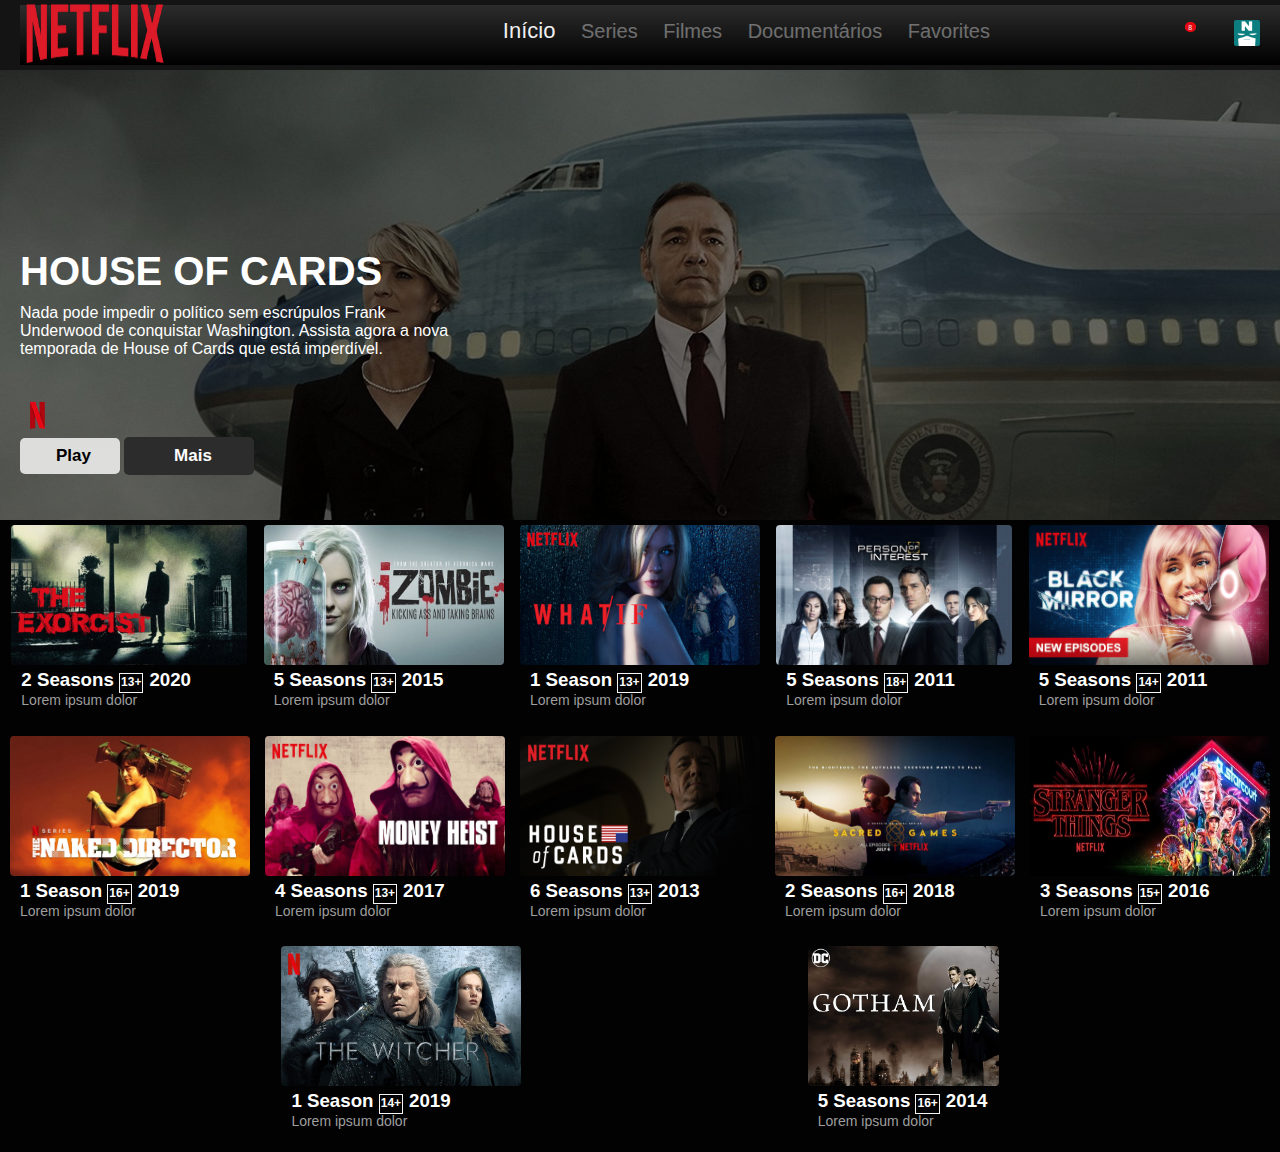
==== home.html @ 46adfe15 "netflix updated" ====
<!DOCTYPE html>
<html lang="pt-br">
<head>
    <meta charset="UTF-8">
    <meta name="viewport" content="width=device-width, initial-scale=1.0">
    <link rel="stylesheet" href="css/main.css">

    <!--responsividade-->
    <link rel="stylesheet" href="css/responsive.css">

    <!--owl css-->
    <link rel="stylesheet" href="css/owl/owl.carousel.min.css">
    <link rel="stylesheet" href="css/owl/owl.theme.default.min.css">

    <title>Netflix CLONE</title>
        <link rel="icon" href="Netflix Logo.ico">
</head>
<body>



<div id="bg"></div>
<div class="box">
<a href="https://www.youtube.com/watch?v=8QnMmpfKWvo" target="_blank"> <img src="maxresdefault.jpg" alt="" srcset=""> 
<a href="" id="close">X</a>
</div>

    <header>
   
      <section class="container" id="navbar">
        <div class="nav">
            <input type="checkbox" id="nav-check">
            <div class="nav-header">
              <div class="nav-title">
                <img src="img/logo-netflix.png"  alt="" width="50">
              </div>
            </div>
            <div class="nav-btn">
              <label for="nav-check">
                <span></span>
                <span></span>
                <span></span>
              </label>
            </div>
            
            <div class="nav-links">
              <a href="#" class="active">Início</a>
              <a href="#">Series</a>
              <a href="#">Filmes</a>
              <a href="#">Documentários</a>
              <a href="#">Favorites</a>
            </div>
            <div class="nav-logos">
                <a href="#"><i class="fas fa-search" id="icon"></i></a>
              <i class="fas fa-bell" id="icon"></i><sup>8</sup>
                <a href="#"><img src="img/avatar.png" alt="" class="avatar"><i class="fa fa-angle-down" aria-hidden="true"></i></a>
            </div>
            
          </div>
    </section>

        </div>
    </header>

       </div>


    <main>
             <div class="filme-principal">
            <div class="container">
                <h3 class="titulo">HOUSE OF CARDS</h3>               
                                <p class="descricao">Nada pode impedir o político sem escrúpulos Frank Underwood de conquistar Washington. Assista agora a nova temporada de House of Cards que está imperdível.</p>
                                <div class="botoes">
                                  <section class="headline">
                                    <aside><img src="img/netflix.png" alt="" height="35" width="35"><span class="film"></span></aside>
                
                                    <aside>
                                        <button class="playBtn"><i class="fas fa-play"></i><span class="play">Play</span></button>
                                        <button class="moreBtn"><i class="fas fa-info-circle"></i><span class="more">Mais</span></button>
                                    </aside>
                              
                                 </section>
                </div>
            </div>
        </div>
    </main>

  

      <!-- Movies Collection and Containers -->
        
      <section class="movies" >
        <div class="movie-container">
            <img src="img/2.jpg" alt="movie">
            <h3>2 Seasons <span>13+</span>2020</h3>
            <p>Lorem ipsum dolor </p>
        </div>
        <div class="movie-container">
            <img src="img/3.jpeg" alt="movie">
            <h3>5 Seasons <span>13+</span>2015</h3>
            <p>Lorem ipsum dolor </p>
        </div>
        <div class="movie-container">
            <img src="img/4.jpg" alt="movie">
            <h3>1 Season <span>13+</span>2019</h3>
            <p>Lorem ipsum dolor </p>
        </div>
        <div class="movie-container">
            <img src="img/5.jpeg" alt="movie">
            <h3>5 Seasons <span>18+</span>2011</h3>
            <p>Lorem ipsum dolor </p>
        </div>

        <div class="movie-container">
            <img src="img/6.jpeg" alt="movie">
            <h3>5 Seasons <span>14+</span>2011</h3>
            <p>Lorem ipsum dolor </p>
        </div>
        <div class="movie-container">
            <img src="img/7.jpeg" alt="movie">
            <h3>1 Season <span>16+</span>2019</h3>
            <p>Lorem ipsum dolor </p>
        </div>
     
        <div class="movie-container">
            <img src="img/8.jpeg" alt="movie">
            <h3>4 Seasons <span>13+</span>2017</h3>
            <p>Lorem ipsum dolor</p>
        </div>
        <div class="movie-container">
            <img src="img/9.jpeg" alt="movie">
            <h3>6 Seasons <span>13+</span>2013</h3>
            <p>Lorem ipsum dolor </p>
        </div>
        <div class="movie-container">
            <img src="img/10.jpg" alt="movie">
            <h3>2 Seasons <span>16+</span>2018</h3>
            <p>Lorem ipsum dolor </p>
        </div>
        <div class="movie-container">
            <img src="img/11.jpg" alt="movie">
            <h3>3 Seasons <span>15+</span>2016</h3>
            <p>Lorem ipsum dolor </p>
        </div>

        <div class="movie-container">
            <img src="img/12.jpeg" alt="movie">
            <h3>1 Season <span>14+</span>2019</h3>
            <p>Lorem ipsum dolor </p>
        </div>
        <div class="movie-container">
        <img src="img/13.jpg" alt="movie">
            <h3>5 Seasons <span>16+</span>2014</h3>
            <p>Lorem ipsum dolor </p>
        </div>
       
     </section>


    <script src="https://kit.fontawesome.com/2c36e9b7b1.js"></script>
    <script src="js/owl/jquery.min.js"></script>
    <script src="js/owl/owl.carousel.min.js"></script>
    <script src="js/owl/setup.js"></script>
 

 
</body>
</html>
---- css/main.css ----
:root{
  --vermelho:#E50914;
  --preta:#141414;
}

*{
  margin:0;
  padding:0;
  box-sizing: border-box;
}

/* BASIC SETUP */
  
.page-wrapper {
  width: 100%;
  height: auto;
}

#navbar .nav {
  height: 60px;
  width: 100%;
  background: linear-gradient(rgb(44, 44, 44),rgb(0, 0, 0));
  position: fixed;
  z-index: 999;
}

#navbar .nav .nav-header {
  display: inline;
  
}
#navbar .nav-title img{
    height: 80px;
    width: 150px;
    float: left;
    position: absolute;
    top: -10px;
}

#navbar .nav .nav-header .nav-title {
  display: inline;
  color: #fff;
  padding: 0;
}

#navbar .nav .nav-btn {
  display: none;
}

#navbar .nav .nav-links {
  display: inline;
  font-size: 20px;
  position: absolute;
  right: 300px;
}
#navbar .nav .nav-logos {
  display: inline;
  position: absolute;
  right: 0;
  top: 25%;
  font-size: 25px;
}
#navbar .nav .nav-logos a{
    padding: 0 30px;
    text-decoration: none;
    display: inline;
    vertical-align: middle;
    color: white;
}
#navbar .nav .nav-links a {
  display: inline-block;
  padding: 13px 10px;
  text-decoration: none;
  opacity: 0.4;
  color: #efefef;
  transition: 0.3s;
}
#navbar .nav .nav-links a:hover {
  font-size: 22px;
  letter-spacing: 1px;
}
#navbar .nav .nav-links .active{
  opacity: 1;
  font-size: 22px;
}
#navbar .nav .nav-logos sup{
  text-decoration: none;
  font-size: 7px;
  color: #efefef;
  background: #E50914;
  border: 1px solid #E50914;
  border-radius: 50%;
  padding: 1px 3px 0 2px;
  position: relative;
  top: -4px;
  left: -1px;
}


#navbar .nav .avatar{
    width: 26px;
    height: 26px;
    cursor: pointer;
    border-radius: 2px;
}  
#navbar .nav-logos .fa-angle-down{
  padding: 5px;
  font-size: 13px;
  animation: none!important;
  color: white!important;
}
#navbar .nav #nav-check {
  display: none;
}
#navbar .nav .nav-logos a:hover{
  color: #E50914;
}


/*elementos base*/
body{
 background: var(--preta);
 font-family: 'Arial', Times, serif;
 color:white;
}


header .container{
  display:flex;
  flex-direction: row;
  align-items: center;
  justify-content: space-between;
  height: 70px
}

header .logo{
  margin-left: 5px;
  color: var(--vermelho);
  font-family: 'Arial Black', Times;
  font-size:10px;

}

header nav a{
  display: inline-block;
  padding: 13px 10px;
  text-decoration: none;
  opacity: 0.4;
  color: #efefef;
  transition: 0.3s;
}


header nav a:hover{
  font-size: 22px;
  letter-spacing: 1px;
}

/*filme principal*/
.filme-principal {
font-size: 16px;
background: linear-gradient(rgba(0, 0, 0, 0.5), rgba(0, 0, 0, 0.5) 100%),
  url('../img/capa-house.jpg');

height: 450px;
background-size: cover;

display: flex;
flex-direction: column;
justify-content: center;
align-items: flex-start;
}


.filme-principal .descricao{
  margin-top: 10px;
  margin-bottom: 40px;
}


.filme-principal .titulo{
  margin-top: 15%;
  font-size: 40px;
  font-family: 'Trebuchet MS', Arial, sans-serif;
}

.botao{
  background-color: rgba(0,0,0,.50);
  border:none;
  color: white;

  padding:15px 30px;
  margin-right: 15px;
  font-size: 12px;

  cursor: pointer;
  transition: .3s ease all;
}

.botao:hover{
  background-color:white;
  color:black;
}

.botao i{
  margin-right: 8px;
}


.container{
  margin-left: 20px;
}

.filme-principal .container{
  width: 70%;
}

.box-filme{
  height: 100%;
  width: 100%;
  display: block;
  cursor: pointer;
}


.carrosel-filmes{
  margin-top:5px;
}

*{
  margin: 0;
  padding: 0;
}

#bg{

  width: 100%;
  height: 100%;
  top: 0;
  left: 0;
  background-color: rgba(0,0,0, .8);
  position: fixed;
  display: none;
}

#bg:target{
  display: block;
}

#bg:target ~ .box{
  top: 150px;
  transition: all .3s;
  transition-delay: .2s;
}

.box{

  width: 720px;
  height: 405px;
  position: absolute;
  margin-left: -360px;
  left: 50%;
  top: -610px;
}

.box img{
  
   width: 100%;
   position: absolute;
}

#close{
  color: #fff;
  font-family: 'Arial';
  text-decoration: none;
  font-size: 35px;
  position: absolute;
  background-color: #000;
  width: 40px;
  height: 40px;
  text-align:	center;
  right: 0;
}

#close:hover{
  opacity: .6;
}

/*Movies */
.movies {
  width: 100%;
  height: auto;
  background: linear-gradient(rgba(0,0,0,0.9),rgba(0,0,0,0.9));
  display: flex;
  /* padding: 0px 20px; */
  justify-content: space-evenly;
  flex-wrap: wrap;
}

.movie-container {
  margin: 5px;
  transition: 0.5s;
  cursor: pointer;
}
.movie-container p {
  color: rgb(158, 158, 158);
  text-align: left;
  line-height: 1.4;
  font-size: 14px;
  margin: 0 0 15px 10px;
}
.movie-container h3{
    margin-left: 10px;
    color: white;
}
.movie-container h3 span{
    font-size: 12px;
    border: 1px solid whitesmoke;
    padding:1px 1px 3px 1px;
    margin-top: -20px!important;
    margin-right:6px;
}
.movie-container img {
  width: 100%;
  max-width: 240px;
  height: 140px;
  border-radius: 4px;
  /* margin-bottom: 15px; */
}
.movie-container:hover {
      transform: scale(1.07);
  }
  

  .headline aside .playBtn{
      width: 100px;
      color: #000;
      background: rgba(255, 255, 255,0.8);
      font-weight: 700;
      padding: 8px;
      cursor: pointer;
      border: none;
      border-radius: 5px;
      transition: 0.5s;
  }
  .headline aside .playBtn:hover{
      background: rgba(255, 255, 255,1);
  }
  .headline aside .playBtn:hover i,
    .headline aside .moreBtn:hover i{
      animation: vibrate 0.5s ease;
   }
   @keyframes vibrate{
       0%,100%{
           transform: translateX(-1px) scale(1);
       }
       50%{
           transform: translateX(1px) scale(1.05);
       }
   }
  .headline aside .moreBtn{
    width: 130px;
    color: #fff;
    cursor: pointer;
    background: rgb(44, 44, 44);
    font-weight: 600;
    padding: 9px;
    border: none;
    border-radius: 5px;
    transition: 0.5s;
  }
  .headline aside .moreBtn:hover{
    background: rgba(62, 62, 62,1);
  }
  .headline aside button .play{
      font-size: 17px;
      margin-left: 7px;
  }
  .headline aside button .more{
    font-size: 17px;
    margin-left: 7px;
  }
---- css/responsive.css ----
@media screen and (max-width:700px){
    header .container{
    display: flex;
    flex-direction: column;
    }

    .botao{
        margin-top: 5px;
        width: 300px;
    }

}

@media screen and (min-width:1000px){
    .descricao{
        width: 50%;
    }
}
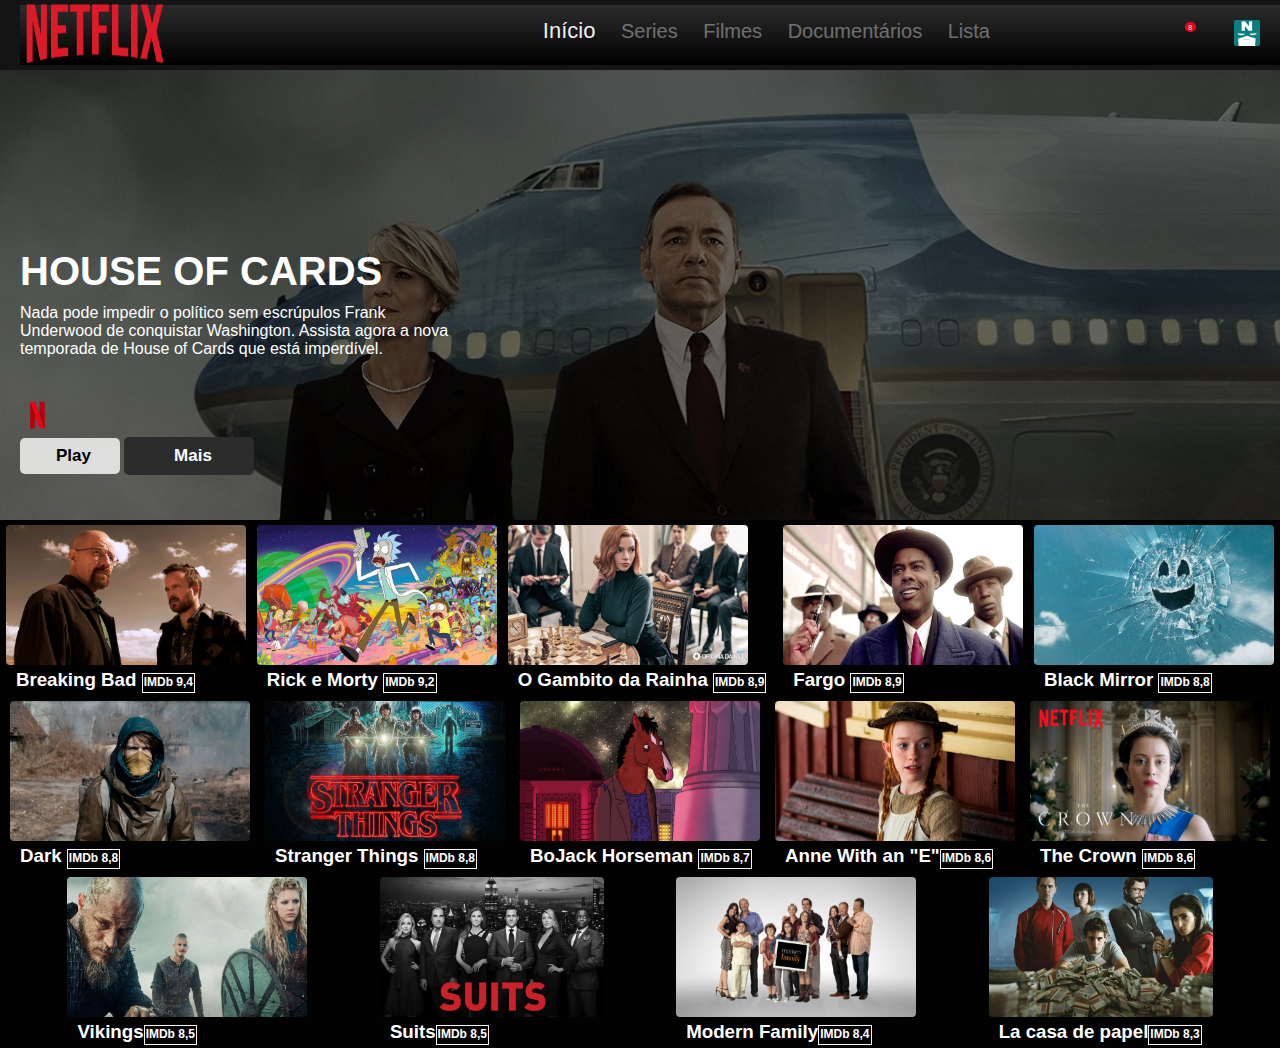
==== commit 475149d4: "netflix updated" ====
--- a/home.html
+++ b/home.html
@@ -48,7 +48,7 @@
               <a href="#">Series</a>
               <a href="#">Filmes</a>
               <a href="#">Documentários</a>
-              <a href="#">Favorites</a>
+              <a href="#">Lista</a>
             </div>
             <div class="nav-logos">
                 <a href="#"><i class="fas fa-search" id="icon"></i></a>
@@ -91,68 +91,72 @@
         
       <section class="movies" >
         <div class="movie-container">
-            <img src="img/2.jpg" alt="movie">
-            <h3>2 Seasons <span>13+</span>2020</h3>
-            <p>Lorem ipsum dolor </p>
+            <img src="img/series/750xNxbreaking-bad.jpg" alt="series">
+            <h3>Breaking Bad <span>IMDb 9,4</span></h3>
         </div>
         <div class="movie-container">
-            <img src="img/3.jpeg" alt="movie">
-            <h3>5 Seasons <span>13+</span>2015</h3>
-            <p>Lorem ipsum dolor </p>
+            <img src="img/series/750xNxrick-e-morty.jpg" alt="series">
+            <h3>Rick e Morty  <span>IMDb 9,2</span></h3>
         </div>
         <div class="movie-container">
-            <img src="img/4.jpg" alt="movie">
-            <h3>1 Season <span>13+</span>2019</h3>
-            <p>Lorem ipsum dolor </p>
-        </div>
-        <div class="movie-container">
-            <img src="img/5.jpeg" alt="movie">
-            <h3>5 Seasons <span>18+</span>2011</h3>
-            <p>Lorem ipsum dolor </p>
+            <img src="img/series/750xNxo-gambito-da-rainha.jpg" alt="series">
+            <h3>O Gambito da Rainha <span>IMDb 8,9</span></h3>
         </div>
 
         <div class="movie-container">
-            <img src="img/6.jpeg" alt="movie">
-            <h3>5 Seasons <span>14+</span>2011</h3>
-            <p>Lorem ipsum dolor </p>
+            <img src="img/series/fargo.jpg" alt="movie">
+            <h3>Fargo <span>IMDb 8,9</span></h3>
         </div>
         <div class="movie-container">
-            <img src="img/7.jpeg" alt="movie">
-            <h3>1 Season <span>16+</span>2019</h3>
-            <p>Lorem ipsum dolor </p>
+            <img src="img/series/750xNxblack-mirror.jpg" alt="series">
+            <h3>Black Mirror <span>IMDb 8,8</span></h3>
         </div>
      
         <div class="movie-container">
-            <img src="img/8.jpeg" alt="movie">
-            <h3>4 Seasons <span>13+</span>2017</h3>
-            <p>Lorem ipsum dolor</p>
+            <img src="img/series/750xNxdark.jpg" alt="series">
+            <h3>Dark  <span>IMDb 8,8</span></h3>
         </div>
         <div class="movie-container">
-            <img src="img/9.jpeg" alt="movie">
-            <h3>6 Seasons <span>13+</span>2013</h3>
-            <p>Lorem ipsum dolor </p>
+            <img src="img/series/750xNx32226.jpg" alt="series">
+            <h3>Stranger Things <span>IMDb 8,8</span></h3>
         </div>
         <div class="movie-container">
-            <img src="img/10.jpg" alt="movie">
-            <h3>2 Seasons <span>16+</span>2018</h3>
-            <p>Lorem ipsum dolor </p>
+            <img src="img/series/750xNxbojack-horseman.jpg" alt="series">
+            <h3>BoJack Horseman <span>IMDb 8,7</span></h3>
         </div>
         <div class="movie-container">
-            <img src="img/11.jpg" alt="movie">
-            <h3>3 Seasons <span>15+</span>2016</h3>
-            <p>Lorem ipsum dolor </p>
+            <img src="img/series/750xNxanne-with-an-e.jpg" alt="series">
+            <h3>Anne With an "E"<span>IMDb 8,6</span></h3>
         </div>
 
         <div class="movie-container">
-            <img src="img/12.jpeg" alt="movie">
-            <h3>1 Season <span>14+</span>2019</h3>
-            <p>Lorem ipsum dolor </p>
+            <img src="img/series/TheCrown.jpg.crdownload" alt="series">
+            <h3>The Crown <span>IMDb 8,6</span></h3>
+
         </div>
         <div class="movie-container">
-        <img src="img/13.jpg" alt="movie">
-            <h3>5 Seasons <span>16+</span>2014</h3>
-            <p>Lorem ipsum dolor </p>
+        <img src="img/series/750xNxvikings.jpg" alt="series">
+            <h3>Vikings<span>IMDb 8,5</span></h3>
+
         </div>
+
+        <div class="movie-container">
+            <img src="img/series/750xNxsuits.jpg" alt="series">
+                <h3>Suits<span>IMDb 8,5</span></h3>
+    
+            </div>
+            <div class="movie-container">
+                <img src="img/series/750xNxmodern-family.jpg" alt="series">
+                    <h3>Modern Family<span>IMDb 8,4</span></h3>
+        
+                </div>
+
+                <div class="movie-container">
+                    <img src="img/series/750xNxla-casa-de-pael.jpg" alt="series">
+                        <h3>La casa de papel<span>IMDb 8,3</span></h3>
+            
+                    </div>
+           
        
      </section>
 
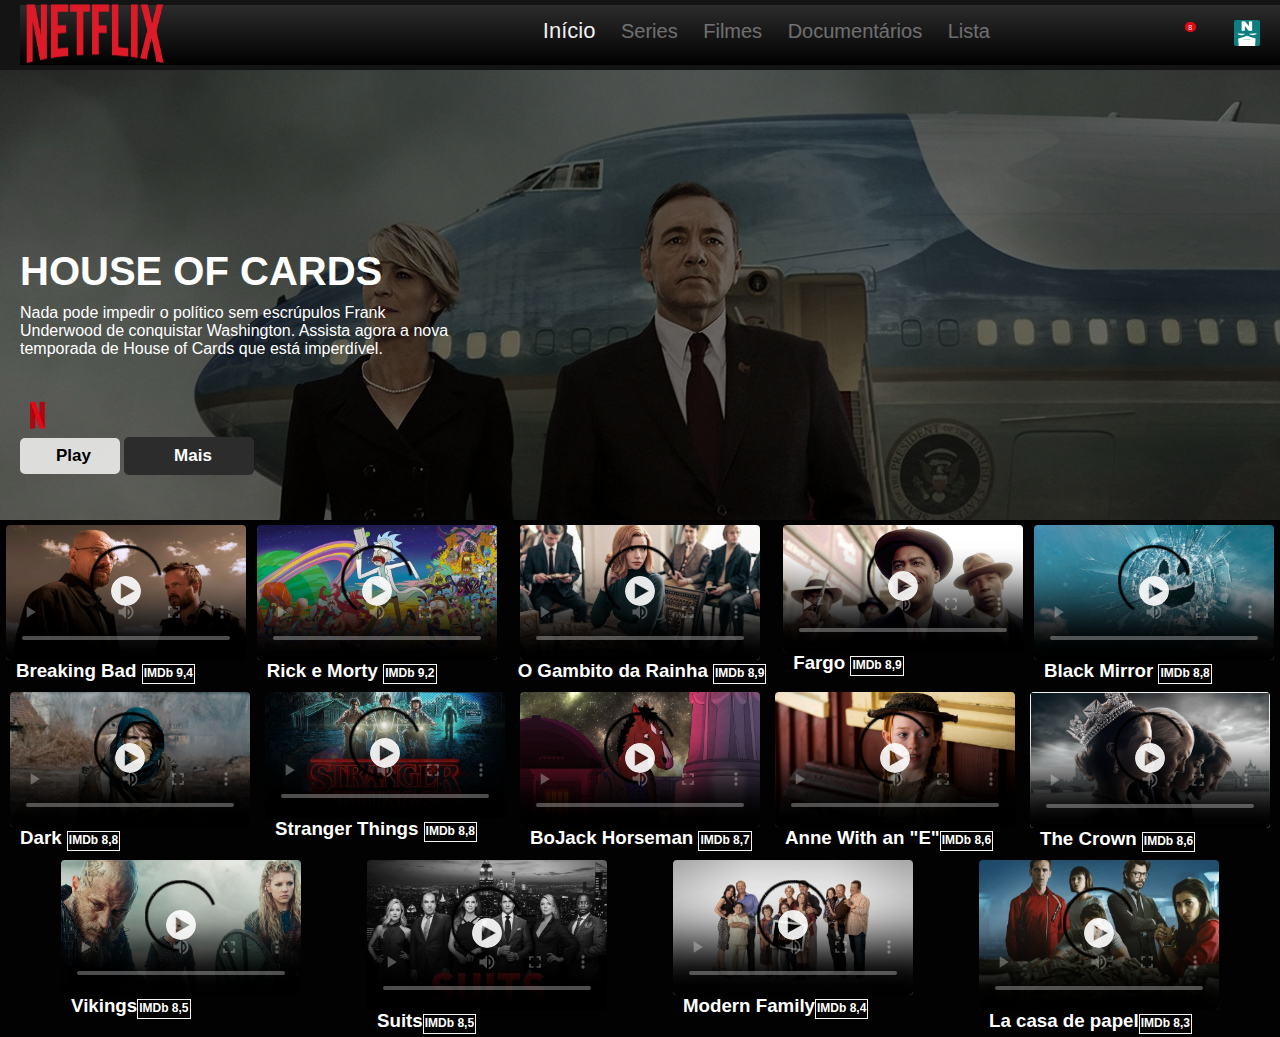
==== commit a9f6cdd2: "netflix updated" ====
--- a/home.html
+++ b/home.html
@@ -88,77 +88,293 @@
   
 
       <!-- Movies Collection and Containers -->
-        
+     
+      
       <section class="movies" >
-        <div class="movie-container">
-            <img src="img/series/750xNxbreaking-bad.jpg" alt="series">
+
+        <div class="movie-container">
+
+
+                <div class="video-container" id="video-container">
+                    <video controls id="video" preload="metadata" poster="img/series/750xNxbreaking-bad.jpg">
+                        <source src="https://imdb-video.media-imdb.com/vi338798873/1434659607842-pgv4ql-1616202355944.mp4?Expires=1644766765&Signature=pehAKv0Sh0yQ19sC5CpuhOOW3xF5FrfTWKZaYIoRIEp~B8csSLcTSr27NTAC~[base64]~6~lLheGznfGfQO~DWQIaatHJekpexZxYIZL2-l30C1lVdlfJL2Mw-WMv4ApZBa9vPhVyvGmVEsYrRLA__&Key-Pair-Id=APKAIFLZBVQZ24NQH3KA" type="video/mp4">
+                    </video>
+            
+                    <div class="play-button-wrapper">
+                        <div title="Play video" class="play-gif" id="circle-play-b">
+                            <!-- SVG Play Button -->
+                            <svg xmlns="http://www.w3.org/2000/svg" viewBox="0 0 80 80">
+                                <path d="M40 0a40 40 0 1040 40A40 40 0 0040 0zM26 61.56V18.44L64 40z" />
+                            </svg>
+                        </div>
+                    </div>
+                </div>
+
             <h3>Breaking Bad <span>IMDb 9,4</span></h3>
-        </div>
-        <div class="movie-container">
-            <img src="img/series/750xNxrick-e-morty.jpg" alt="series">
+
+        </div>
+
+        <div class="movie-container">
+            <div class="video-container" id="video-container">
+                <video controls id="video" preload="metadata" poster="img/series/750xNxrick-e-morty.jpg">
+                    <source src="https://imdb-video.media-imdb.com/vi142786585/1434659607842-pgv4ql-1617141664268.mp4?Expires=1644766956&Signature=F5dIAmVZEs-Z8PQa3Unswak88ruz26lb02KUntBFP7XlM03u1TwYzy8JGsxWMrSQAiq0uSkbiFlge-oGASzpPLkO3GDRDgN~zYwrK5cWn2Vta2Zf4rhJhsAstJyBNbirajEINTmDtK6yBYswG2K3ZsyG44FllywoQgXJKOycE7plfxkuuqKdajjJfwJn3RukQ3wAM4K-jGE6s7H8H55e2Jc8CB~RsTYYJEk1xgcAxAZxtSu6oVtnyrVHhCG2OSqMBtm30ygmyaM5yzWu34chjFCfi4swX3lgbiewCQ6sC0JJ7e4gJjIvAvyr1yLJl9GmAR0-~bxPDVnVPUqyyJGP2g__&Key-Pair-Id=APKAIFLZBVQZ24NQH3KA" type="video/mp4">
+                </video>
+        
+                <div class="play-button-wrapper">
+                    <div title="Play video" class="play-gif" id="circle-play-b">
+                        <!-- SVG Play Button -->
+                        <svg xmlns="http://www.w3.org/2000/svg" viewBox="0 0 80 80">
+                            <path d="M40 0a40 40 0 1040 40A40 40 0 0040 0zM26 61.56V18.44L64 40z" />
+                        </svg>
+                    </div>
+                </div>
+            </div>
             <h3>Rick e Morty  <span>IMDb 9,2</span></h3>
         </div>
-        <div class="movie-container">
-            <img src="img/series/750xNxo-gambito-da-rainha.jpg" alt="series">
+        
+        <div class="movie-container">
+            <div class="video-container" id="video-container">
+                <video controls id="video" preload="metadata" poster="img/series/750xNxo-gambito-da-rainha.jpg">
+                    <source src="https://imdb-video.media-imdb.com/vi1185857817/1434659607842-pgv4ql-1600961658214.mp4?Expires=1644767091&Signature=VCnZSgqFe7lpsZcoo3GNJue~naiBsH67nNLBmvMT9rpuMAdVoSzxjwWjwi9HLEgbJulfYo9tYLzmzKAOP0fXqy1aCJnK41Lcxa4dlvyBRfoBftVlhgc75ToC8s~oQnzC5IYSwifMNG2aFbCo827uqRvwA0sR7Fx3WuU9ym5YLWy~3iyslAzKorZmbCGE9wVAjTw1daugVE7pBbp1j3sFJtipto0q~cVzNq6h~i7h80M8Wnolb~ImmDTPmInOUs9abcA4bxkHrrO2Rj3VCUkZj2bhAT4EGJnVszAqlgxv4rbhRSIttH8Fmy-~CklZH56gt8StI~7LCFxZw0odjVvxaQ__&Key-Pair-Id=APKAIFLZBVQZ24NQH3KA
+                    " type="video/mp4">
+                </video>
+        
+                <div class="play-button-wrapper">
+                    <div title="Play video" class="play-gif" id="circle-play-b">
+                        <!-- SVG Play Button -->
+                        <svg xmlns="http://www.w3.org/2000/svg" viewBox="0 0 80 80">
+                            <path d="M40 0a40 40 0 1040 40A40 40 0 0040 0zM26 61.56V18.44L64 40z" />
+                        </svg>
+                    </div>
+                </div>
+            </div>
+ 
             <h3>O Gambito da Rainha <span>IMDb 8,9</span></h3>
         </div>
 
         <div class="movie-container">
-            <img src="img/series/fargo.jpg" alt="movie">
+            <div class="video-container" id="video-container">
+                <video controls id="video" preload="metadata" poster="img/series/fargo.jpg">
+                    <source src="https://imdb-video.media-imdb.com/vi2438774297/1434659607842-pgv4ql-1597701707365.mp4?Expires=1644767423&Signature=d2p8kjcOm63pDy1zwwiKszUwfYaeZKShHyAiZB1ttSRCGCYwS6BKa7aM3016VHo3ml4sg3KCL8mDtImWhjqNXJplLn73M51Bc3PdJ2TYmWQuAUEOVa-ENYYlVfif7nEKt8oPh1h~KSwR2IdVj2JK~KbRMBekThNNi0Rd-PCo6N62nSpcm4-lcEhYYv7gAPBgU63lWELhlMYxoPqCHG1-XGySjwkzPhZupL9lqrCjBHKN31GiaScrr3HaidjM2E9HoWum-ygnNdeOGpJ83v2okkqIu54D5251I3U-nENc1JGxu5TdZ~KRTbLfaNtOVy15pZyKPnlD5BHipuSCMwICag__&Key-Pair-Id=APKAIFLZBVQZ24NQH3KA" type="video/mp4">
+                </video>
+        
+                <div class="play-button-wrapper">
+                    <div title="Play video" class="play-gif" id="circle-play-b">
+                        <!-- SVG Play Button -->
+                        <svg xmlns="http://www.w3.org/2000/svg" viewBox="0 0 80 80">
+                            <path d="M40 0a40 40 0 1040 40A40 40 0 0040 0zM26 61.56V18.44L64 40z" />
+                        </svg>
+                    </div>
+                </div>
+            </div>
             <h3>Fargo <span>IMDb 8,9</span></h3>
         </div>
         <div class="movie-container">
-            <img src="img/series/750xNxblack-mirror.jpg" alt="series">
+            <div class="video-container" id="video-container">
+                <video controls id="video" preload="metadata" poster="img/series/750xNxblack-mirror.jpg">
+                    <source src="https://imdb-video.media-imdb.com/vi1456913433/1434659607842-pgv4ql-1558453259064.mp4?Expires=1644767661&Signature=euAiIie3jvGzQR6mvicQadyr8jjR~gX6A85Ej-i4mZJwwMUvh48KqEO5e8tk-cXTko2egsT9~vYG5HmiVAE-Se73VZAnHAzK-q8P1d7XqhgBLn3kZ-wH-C8fGE~nd2qrVwqY~vJmgZdRdyw50wH5BS9za-Bzg85B5rJsREWOh9gFKWkRcUMCEuu1S4DoJOk~Er9w8e0M6Tp7zWx1mZ32QNTAps0vSxxiu9nhFM~X5IrS5IR0oqY01NOEL0cvAeqmp2fxdy0M4-mqai~ceRlpecJz23Xr2Ej4bQXxhHsjokhq0TcBCAip-CADIpJX1hPNKTmLg6QtHXsU-kWvU~lMIA__&Key-Pair-Id=APKAIFLZBVQZ24NQH3KA" type="video/mp4">
+                </video>
+        
+                <div class="play-button-wrapper">
+                    <div title="Play video" class="play-gif" id="circle-play-b">
+                        <!-- SVG Play Button -->
+                        <svg xmlns="http://www.w3.org/2000/svg" viewBox="0 0 80 80">
+                            <path d="M40 0a40 40 0 1040 40A40 40 0 0040 0zM26 61.56V18.44L64 40z" />
+                        </svg>
+                    </div>
+                </div>
+            </div>
             <h3>Black Mirror <span>IMDb 8,8</span></h3>
         </div>
      
         <div class="movie-container">
-            <img src="img/series/750xNxdark.jpg" alt="series">
+            <div class="video-container" id="video-container">
+                <video controls id="video" preload="metadata" poster="img/series/750xNxdark.jpg">
+                    <source src="https://imdb-video.media-imdb.com/vi2535636505/1434659607842-pgv4ql-1591974821002.mp4?Expires=1644767785&Signature=TDhMx3Msf97SXz~DoE4Qk73bivJCwuNfmTZqPjF2w2EchY~~aZDP~pSvGDTbcTnEXovpCZa4lhAUIVLd8LPwx0dbkcFcSn4tlLupiF10f72ugu-SdnDmDZVVFPNScVIHh3nFHDakNuiX2brJLWj1spSMH0fnGGl3IKvMPfosYPfPauXRsN0MPyzdbk9aXEmSd6syIvV0sUaNuG7mUaSb-BJFzS~nJSI2VbR3MVLiyj5sLSckP2IM-yfqCi3ERtQ8X2U7qQnaQi2O20GhliX9p4PHj6oMwm9auS2GMqDOQ7xTQaGW97qbu-h2So-JJFpL3zGy-4Gvv-UOHMOwDzp-zA__&Key-Pair-Id=APKAIFLZBVQZ24NQH3KA" type="video/mp4">
+                </video>
+        
+                <div class="play-button-wrapper">
+                    <div title="Play video" class="play-gif" id="circle-play-b">
+                        <!-- SVG Play Button -->
+                        <svg xmlns="http://www.w3.org/2000/svg" viewBox="0 0 80 80">
+                            <path d="M40 0a40 40 0 1040 40A40 40 0 0040 0zM26 61.56V18.44L64 40z" />
+                        </svg>
+                    </div>
+                </div>
+            </div>
             <h3>Dark  <span>IMDb 8,8</span></h3>
         </div>
         <div class="movie-container">
-            <img src="img/series/750xNx32226.jpg" alt="series">
+            <div class="video-container" id="video-container">
+                <video controls id="video" preload="metadata" poster="img/series/750xNx32226.jpg">
+                    <source src="https://imdb-video.media-imdb.com/vi2566570777/1434659607842-pgv4ql-1636216294267.mp4?Expires=1644767924&Signature=MA-RF3hRJOP2oXvD5eJLBS4SUxQLBICbf~6kYXyYmSRB3SqgbZ~UypsYOrwtc2Wuo9QJYAV5RPenyjMU2X7Nj4sxGdJk3BmSa7j46RheV6TQRyRGGZgz1~oRxpTCQRfQQDroKl-1FJGxR5R2rb~j0TztSvQQZ9oqtL8ohiUfhuiQRh-UryI6fmpUS5hrDMzBNGebO8sog1MGJKVd2S2JDILlQSZpUMJQXF0N2mceNprgpyL9FUT3aT-E69oEKDyKFO5nZnwUvdButc~ov~sD1IvxxR5FjKayXQKLHwDw-xEx1Ij17jKAXniowwxnMvHysnUWi84d3rbINiBiOinjDg__&Key-Pair-Id=APKAIFLZBVQZ24NQH3KA" type="video/mp4">
+                </video>
+        
+                <div class="play-button-wrapper">
+                    <div title="Play video" class="play-gif" id="circle-play-b">
+                        <!-- SVG Play Button -->
+                        <svg xmlns="http://www.w3.org/2000/svg" viewBox="0 0 80 80">
+                            <path d="M40 0a40 40 0 1040 40A40 40 0 0040 0zM26 61.56V18.44L64 40z" />
+                        </svg>
+                    </div>
+                </div>
+            </div>
             <h3>Stranger Things <span>IMDb 8,8</span></h3>
         </div>
         <div class="movie-container">
-            <img src="img/series/750xNxbojack-horseman.jpg" alt="series">
+            <div class="video-container" id="video-container">
+                <video controls id="video" preload="metadata" poster="img/series/750xNxbojack-horseman.jpg">
+                    <source src="https://imdb-video.media-imdb.com/vi1350483737/1434659607842-pgv4ql-1579118889181.mp4?Expires=1644768044&Signature=pVKvKWT69Iqx7eWTgwAU2bVEOZg2AunjCh4VpKtm701BSJKJc3WZhbRNbcJyM~-kQ4J60tlqNxQWAhOuYSr-EYfPrvKodsB3Q5E8A7~AbsFHp76E0-d3GUMWHrKrN8kFVC~Kv9vMpKyVguO5GvHWfMeK-ofrptuwlKvW7Nb8~iMDvgW2exKI6spbR7E6Xd3hCtHHOt1bRN8CeJvj5QQfIr4g4QoFpPgS6FXQ6PJUyLntrUegQSCT4xSGgzi3mWCL72VypFx1-rH47jFMdwRMpvjWYbOEvkN0N5gizGInP4aYHf1yzt5a2vF356LwOwroARVytb7H~En9Gzs-WtxXGw__&Key-Pair-Id=APKAIFLZBVQZ24NQH3KA" type="video/mp4">
+                </video>
+        
+                <div class="play-button-wrapper">
+                    <div title="Play video" class="play-gif" id="circle-play-b">
+                        <!-- SVG Play Button -->
+                        <svg xmlns="http://www.w3.org/2000/svg" viewBox="0 0 80 80">
+                            <path d="M40 0a40 40 0 1040 40A40 40 0 0040 0zM26 61.56V18.44L64 40z" />
+                        </svg>
+                    </div>
+                </div>
+            </div>
             <h3>BoJack Horseman <span>IMDb 8,7</span></h3>
         </div>
         <div class="movie-container">
-            <img src="img/series/750xNxanne-with-an-e.jpg" alt="series">
+            <div class="video-container" id="video-container">
+                <video controls id="video" preload="metadata" poster="img/series/750xNxanne-with-an-e.jpg">
+                    <source src="https://imdb-video.media-imdb.com/vi748206361/1434659607842-pgv4ql-1494337001614.mp4?Expires=1644768120&Signature=[base64]~pIg__&Key-Pair-Id=APKAIFLZBVQZ24NQH3KA" type="video/mp4">
+                </video>
+        
+                <div class="play-button-wrapper">
+                    <div title="Play video" class="play-gif" id="circle-play-b">
+                        <!-- SVG Play Button -->
+                        <svg xmlns="http://www.w3.org/2000/svg" viewBox="0 0 80 80">
+                            <path d="M40 0a40 40 0 1040 40A40 40 0 0040 0zM26 61.56V18.44L64 40z" />
+                        </svg>
+                    </div>
+                </div>
+            </div>
             <h3>Anne With an "E"<span>IMDb 8,6</span></h3>
         </div>
 
         <div class="movie-container">
-            <img src="img/series/TheCrown.jpg.crdownload" alt="series">
+            <div class="video-container" id="video-container">
+                <video controls id="video" preload="metadata" poster="img/series/thecrown.png">
+                    <source src="https://imdb-video.media-imdb.com/vi1374667033/1434659607842-pgv4ql-1603987027366.mp4?Expires=1644768187&Signature=rkxLHjIqBHOUlpTqbcwzBP-ZO4WpO-hDAVwzPPlhDvXuPyZyz6hSu2K8QKzZYFPwpziP63GxiwN1JwLDrqFjICGgCudWU-ngbbdRByKUMaZWHtsgx8BhPDVlmlAzyOHALOTMKxWC9HNubNz~dDwQnEyfDmYCkMJqA1QZSEMd7O37KAxnNiyYxPkTzZGR~y3w7YeQ472b9cFZNVU3HDMQSYeD8obhQWF1mWWphmpFKpukzCvqGZ3jap6umLt9-bl8UMmrwKnIIN4Kr7NWk2J~g0G7oXnoiwNLJVkKRk2a7KTxg89nwg1RVwjAvCK3BalVe2izD7LKnxURf52f1Wpq5g__&Key-Pair-Id=APKAIFLZBVQZ24NQH3KA" type="video/mp4">
+                </video>
+        
+                <div class="play-button-wrapper">
+                    <div title="Play video" class="play-gif" id="circle-play-b">
+                        <!-- SVG Play Button -->
+                        <svg xmlns="http://www.w3.org/2000/svg" viewBox="0 0 80 80">
+                            <path d="M40 0a40 40 0 1040 40A40 40 0 0040 0zM26 61.56V18.44L64 40z" />
+                        </svg>
+                    </div>
+                </div>
+            </div>
             <h3>The Crown <span>IMDb 8,6</span></h3>
 
         </div>
         <div class="movie-container">
-        <img src="img/series/750xNxvikings.jpg" alt="series">
+            <div class="video-container" id="video-container">
+                <video controls id="video" preload="metadata" poster="img/series/750xNxvikings.jpg">
+                    <source src="https://imdb-video.media-imdb.com/vi3793207577/1434659607842-pgv4ql-1608759643622.mp4?Expires=1644768247&Signature=auPvTuy0L3kdiZX8ls2-N3aQaOVRrdxzgYD5yDfYJHArB0JPXn3RkOyD3WHH1EV~waSQXDnOwv-iRppOK3ZMkuU-CDH7UcAbxB9TViNCP-eH26D8nepgaqfJ4EcJzAg1ljJUHhC8k1Af9v7Plj~Rm6rdXlp54aCFgIJzGIG72QuZ8xbldJFBUIk2COVVEBIJHaFEO~3lIucroQ3YWcuW9FzKjANnhh8~affMqwcwCw2ckLfbb5O0Vovhrk83Zb1WdynRHUBVobR1o64U86Jk7zZyqI8ukCd84ug4iNZ9Lf0ejK21KS0~sZg1vLefz72t2ue7wJz05~ExWSnZQB1yDA__&Key-Pair-Id=APKAIFLZBVQZ24NQH3KA" type="video/mp4">
+                </video>
+        
+                <div class="play-button-wrapper">
+                    <div title="Play video" class="play-gif" id="circle-play-b">
+                        <!-- SVG Play Button -->
+                        <svg xmlns="http://www.w3.org/2000/svg" viewBox="0 0 80 80">
+                            <path d="M40 0a40 40 0 1040 40A40 40 0 0040 0zM26 61.56V18.44L64 40z" />
+                        </svg>
+                    </div>
+                </div>
+            </div>
             <h3>Vikings<span>IMDb 8,5</span></h3>
 
         </div>
 
         <div class="movie-container">
-            <img src="img/series/750xNxsuits.jpg" alt="series">
+            <div class="video-container" id="video-container">
+                <video controls id="video" preload="metadata" poster="img/series/750xNxsuits.jpg">
+                    <source src="https://imdb-video.media-imdb.com/vi1035774745/1434659607842-pgv4ql-1616202483077.mp4?Expires=1644768320&Signature=W52ddxWLX31WlmuAhkDdZeBfTPJI6Wn1uXy5yOfplMCvjAIRS5eaCHce4I~g39zlm3oAAfTMBhYCuL6BtHyBzgSeyE247e3m21JfGvLE6NyCzG05cDZ06GxB4hbtD-m37persz0w7pepNkLpp1N4a93xWe~P8UjTUHT2P58kD1~8yH9J09-UjGH934oxjw52OOjjpqFjcRdLFPo4KHnUgI5L3qxU9N~TYFNTNrLO1Gmq6Y0QFe7hT5A6OZrp2U-Sv-QqFnCbXyXOy469ZH6ObZRtTQwKEBsIw46KFspk2pMrPaIoffpDlWXuGAK4k3rfM-AuIjz6qYJwjV-8TfmMiQ__&Key-Pair-Id=APKAIFLZBVQZ24NQH3KA" type="video/mp4">
+                </video>
+        
+                <div class="play-button-wrapper">
+                    <div title="Play video" class="play-gif" id="circle-play-b">
+                        <!-- SVG Play Button -->
+                        <svg xmlns="http://www.w3.org/2000/svg" viewBox="0 0 80 80">
+                            <path d="M40 0a40 40 0 1040 40A40 40 0 0040 0zM26 61.56V18.44L64 40z" />
+                        </svg>
+                    </div>
+                </div>
+            </div>
                 <h3>Suits<span>IMDb 8,5</span></h3>
     
             </div>
             <div class="movie-container">
-                <img src="img/series/750xNxmodern-family.jpg" alt="series">
+                <div class="video-container" id="video-container">
+                    <video controls id="video" preload="metadata" poster="img/series/750xNxmodern-family.jpg">
+                        <source src="https://imdb-video.media-imdb.com/vi3967726361/1434659607842-pgv4ql-1564151237036.mp4?Expires=1644768378&Signature=[base64]~esvDutoNvM23-gCJe1ndW2E5ZR-zdDdQmRahAXk3mAOy01oh62xmuTbC6ReAoNr0uPi~0cQaIm8DQ0mDNEYwVL18ZHQs0YkizUc5KTQi3q43acEBVtDZEmsN17wWydZdr8PWYw__&Key-Pair-Id=APKAIFLZBVQZ24NQH3KA" type="video/mp4">
+                    </video>
+            
+                    <div class="play-button-wrapper">
+                        <div title="Play video" class="play-gif" id="circle-play-b">
+                            <!-- SVG Play Button -->
+                            <svg xmlns="http://www.w3.org/2000/svg" viewBox="0 0 80 80">
+                                <path d="M40 0a40 40 0 1040 40A40 40 0 0040 0zM26 61.56V18.44L64 40z" />
+                            </svg>
+                        </div>
+                    </div>
+                </div>
                     <h3>Modern Family<span>IMDb 8,4</span></h3>
         
                 </div>
 
                 <div class="movie-container">
-                    <img src="img/series/750xNxla-casa-de-pael.jpg" alt="series">
+                    <div class="video-container" id="video-container">
+                        <video controls id="video" preload="metadata" poster="img/series/750xNxla-casa-de-pael.jpg">
+                            <source src="https://imdb-video.media-imdb.com/vi2646786841/1434659607842-pgv4ql-1639145170138.mp4?Expires=1644768451&Signature=JJ1aPaamEljvsmmRTGaDAgYULNf6EJKIeb9YK9x2lLHCL5dBR5lAEw3V~~E-vEJjlcLNMKI6wzka5UEqHSnPX-ywnfedwwbSpCsvdFYrGvuKlUuzTkhf4yL2eLK8JBIW9pYqI1aJh-DEyVbJrnHOCiERaTIPn82Om4QWY4SdyLqMP4TxPrhKR66qX1uBamffRxs6zRlAB7q2S0IX~M7Ff3UhF2fQTF6LvCcXLInMoTH03Mdjp3Wji8modpc8j8DPApvud1PP2ayIraDBM9v8NLbhwTpBsQz3A9b4XFo~YCkyAWluL8fBlcgVXHLzWfNamqsWNJO096wGS3ysVtao4g__&Key-Pair-Id=APKAIFLZBVQZ24NQH3KA" type="video/mp4">
+                        </video>
+                
+                        <div class="play-button-wrapper">
+                            <div title="Play video" class="play-gif" id="circle-play-b">
+                                <!-- SVG Play Button -->
+                                <svg xmlns="http://www.w3.org/2000/svg" viewBox="0 0 80 80">
+                                    <path d="M40 0a40 40 0 1040 40A40 40 0 0040 0zM26 61.56V18.44L64 40z" />
+                                </svg>
+                            </div>
+                        </div>
+                    </div>
+    
                         <h3>La casa de papel<span>IMDb 8,3</span></h3>
             
                     </div>
            
        
      </section>
+
+<script> 
+const video = document.getElementById("video");
+const circlePlayButton = document.getElementById("circle-play-b");
+
+function togglePlay() {
+	if (video.paused || video.ended) {
+		video.play();
+	} else {
+		video.pause();
+	}
+}
+
+circlePlayButton.addEventListener("click", togglePlay);
+video.addEventListener("playing", function () {
+	circlePlayButton.style.opacity = 0;
+});
+video.addEventListener("pause", function () {
+	circlePlayButton.style.opacity = 1;
+});
+
+
+</script>
 
 
     <script src="https://kit.fontawesome.com/2c36e9b7b1.js"></script>
--- a/css/main.css
+++ b/css/main.css
@@ -378,4 +378,77 @@
   .headline aside button .more{
     font-size: 17px;
     margin-left: 7px;
-  }+  }
+
+  /* Optional styles */
+html {
+	box-sizing: border-box;
+	font-family: "YouTube Noto", Roboto, Arial, Helvetica, sans-serif;
+	height: 100%;
+}
+
+*,
+*::before,
+*::after {
+	box-sizing: inherit;
+	margin: 0;
+	padding: 0;
+}
+
+
+/* END Optional styles */
+
+.video-container {
+	width: 240px;
+	border-radius: 4px;
+	margin: 0 auto;
+	position: relative;
+	display: flex;
+	flex-direction: column;
+	justify-content: center;
+	box-shadow: 0px 8px 20px rgba(black, 0.4);
+}
+.video-wrapper {
+		width: 100%;
+		height: 100%;
+		display: flex;
+		justify-content: center;
+		align-items: center;
+	}
+	video {
+		width: 100%;
+		height: 100%;
+		border-radius: 4px;
+	}
+
+
+.play-button-wrapper {
+	position: absolute;
+	top: 0;
+	left: 0;
+	right: 0;
+	bottom: 0;
+	display: flex;
+	align-items: center;
+	justify-content: center;
+	width: 100%;
+	height: auto;
+	pointer-events: none;
+
+}
+	#circle-play-b {
+		cursor: pointer;
+		pointer-events: auto;
+  }
+		svg {
+			width: 30px;
+			height: 30px;
+			fill: #fff;
+			stroke: #fff;
+			cursor: pointer;
+			background-color: rgba(black, 0.2);
+			border-radius: 50%;
+			opacity: 0.9;
+		}
+	
+
